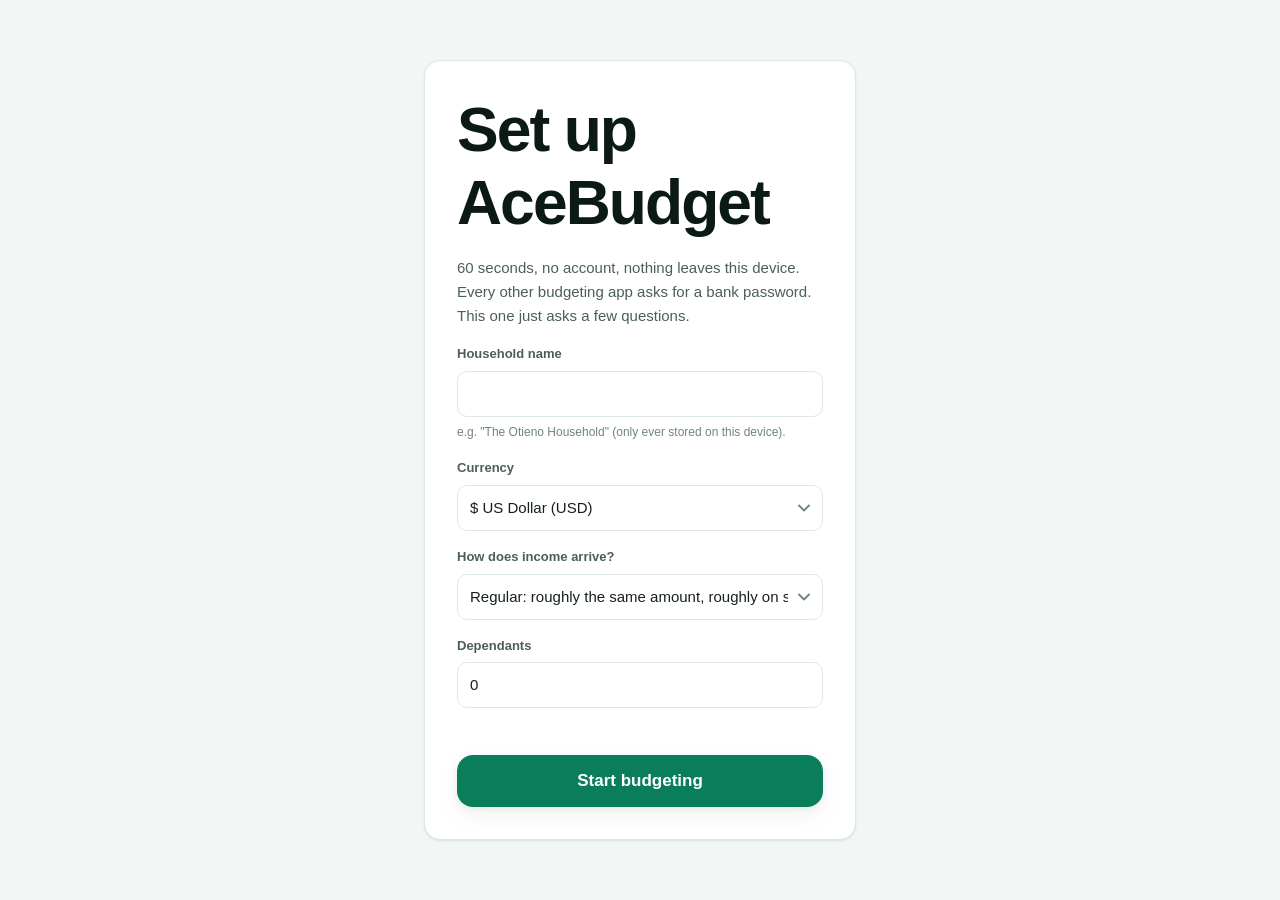
==== index.html @ 1d3ef2c5 "Initial commit: AceBudget, a local-first household budgeting app Vanilla JS PWA (no build step, no d" ====
<!doctype html>
<html lang="en">
<head>
  <meta charset="UTF-8" />
  <meta name="viewport" content="width=device-width, initial-scale=1, viewport-fit=cover" />
  <title>AceBudget: private, local-first household budgeting</title>
  <meta name="description" content="AceBudget is a free, local-first budgeting app. No account, no bank password, no server. Your data never leaves this device." />
  <meta name="theme-color" content="#0a7d5b" />
  <link rel="manifest" href="manifest.json" />
  <link rel="icon" href="data:image/svg+xml,%3Csvg xmlns='http://www.w3.org/2000/svg' viewBox='0 0 64 64'%3E%3Crect width='64' height='64' rx='14' fill='%230a7d5b'/%3E%3Crect x='16' y='34' width='8' height='16' rx='2' fill='%23ffffff'/%3E%3Crect x='28' y='24' width='8' height='26' rx='2' fill='%23ffffff'/%3E%3Crect x='40' y='14' width='8' height='36' rx='2' fill='%23ffffff'/%3E%3C/svg%3E" />
  <link rel="apple-touch-icon" href="assets/icons/icon-192.svg" />
  <link rel="stylesheet" href="assets/css/base.css" />
  <link rel="stylesheet" href="assets/css/app.css" />
</head>
<body>
  <a class="skip-link" href="#main">Skip to content</a>
  <div id="app"><noscript>AceBudget needs JavaScript enabled to run. Your data still never leaves this device once it does.</noscript></div>
  <script type="module" src="src/app.js"></script>
</body>
</html>
---- assets/css/base.css ----
/* ==========================================================================
   AceBudget: design tokens & base layer
   Shared by the marketing site and the application shell.
   No external requests. System font stack for instant first paint.
   ========================================================================== */

:root {
  /* --- brand ------------------------------------------------------------ */
  --brand-50:  #eafaf3;
  --brand-100: #cdf2e2;
  --brand-200: #9ee5c8;
  --brand-300: #63d2a8;
  --brand-400: #2fba89;
  --brand-500: #129c70;
  --brand-600: #0a7d5b;
  --brand-700: #08624a;
  --brand-800: #094e3c;
  --brand-900: #073f32;

  --gold-300: #ffd98a;
  --gold-400: #f8c15c;
  --gold-500: #e9a530;
  --gold-700: #9c6a12;

  --coral-300: #ffb3a7;
  --coral-500: #e5533d;
  --coral-600: #c53d2a;
  --coral-700: #972c1d;

  --violet-400: #8b7ff0;
  --violet-500: #6b5ce0;

  /* --- neutral / surface ------------------------------------------------ */
  --ink:        #0b1a16;
  --ink-2:      #14312a;
  --text:       #16211e;
  --text-soft:  #4b5f59;
  --text-mute:  #71857e;
  --line:       #dde7e3;
  --line-soft:  #eaf1ee;
  --surface:    #ffffff;
  --surface-2:  #f6faf8;
  --surface-3:  #eef5f2;
  --canvas:     #f2f7f5;

  /* --- semantic --------------------------------------------------------- */
  --ok:      var(--brand-600);
  --ok-bg:   var(--brand-50);
  --warn:    var(--gold-700);
  --warn-bg: #fdf4e3;
  --bad:     var(--coral-600);
  --bad-bg:  #fdeeec;
  --info:    var(--violet-500);
  --info-bg: #f0eefc;

  /* --- type ------------------------------------------------------------- */
  --font: -apple-system, BlinkMacSystemFont, "Segoe UI", Roboto, "Helvetica Neue",
          Arial, "Noto Sans", sans-serif, "Apple Color Emoji", "Segoe UI Emoji";
  --font-num: ui-monospace, "SF Mono", "Cascadia Mono", "Segoe UI Mono", Menlo,
              Consolas, monospace;

  --fs-xs:   0.75rem;
  --fs-sm:   0.8125rem;
  --fs-base: 0.9375rem;
  --fs-md:   1.0625rem;
  --fs-lg:   1.25rem;
  --fs-xl:   1.5rem;
  --fs-2xl:  1.9rem;
  --fs-3xl:  2.5rem;
  --fs-4xl:  clamp(2.1rem, 5.2vw, 3.9rem);

  /* --- space / shape ---------------------------------------------------- */
  --sp-1: 4px;  --sp-2: 8px;  --sp-3: 12px; --sp-4: 16px;
  --sp-5: 24px; --sp-6: 32px; --sp-7: 48px; --sp-8: 64px; --sp-9: 96px;

  --r-sm: 6px; --r-md: 10px; --r-lg: 16px; --r-xl: 24px; --r-full: 999px;

  --sh-1: 0 1px 2px rgba(11, 26, 22, .06), 0 1px 3px rgba(11, 26, 22, .04);
  --sh-2: 0 2px 6px rgba(11, 26, 22, .06), 0 8px 24px rgba(11, 26, 22, .06);
  --sh-3: 0 12px 40px rgba(11, 26, 22, .12), 0 2px 8px rgba(11, 26, 22, .06);
  --sh-focus: 0 0 0 3px var(--brand-200);

  --maxw: 1140px;
  --ease: cubic-bezier(.22, .8, .3, 1);
}

/* --- dark theme --------------------------------------------------------- */
:root[data-theme="dark"] {
  --ink:        #e6f2ed;
  --ink-2:      #cfe4dc;
  --text:       #e3efea;
  --text-soft:  #a3bab2;
  --text-mute:  #7e968e;
  --line:       #23372f;
  --line-soft:  #1b2d26;
  --surface:    #10201b;
  --surface-2:  #16281f;
  --surface-3:  #1c332a;
  --canvas:     #0a1611;

  --ok-bg:   #0e2c22;
  --warn-bg: #2d2410;
  --bad-bg:  #2f1713;
  --info-bg: #1d1a35;
  --ok:   var(--brand-300);
  --warn: var(--gold-400);
  --bad:  var(--coral-300);
  --info: var(--violet-400);

  --sh-1: 0 1px 2px rgba(0,0,0,.4);
  --sh-2: 0 2px 6px rgba(0,0,0,.35), 0 8px 24px rgba(0,0,0,.3);
  --sh-3: 0 12px 40px rgba(0,0,0,.5);
  --sh-focus: 0 0 0 3px var(--brand-800);
}

/* --- reset -------------------------------------------------------------- */
*, *::before, *::after { box-sizing: border-box; }
* { margin: 0; }

html { -webkit-text-size-adjust: 100%; scroll-behavior: smooth; }
@media (prefers-reduced-motion: reduce) {
  html { scroll-behavior: auto; }
  *, *::before, *::after {
    animation-duration: .01ms !important; animation-iteration-count: 1 !important;
    transition-duration: .01ms !important;
  }
}

body {
  font-family: var(--font);
  font-size: var(--fs-base);
  line-height: 1.6;
  color: var(--text);
  background: var(--canvas);
  -webkit-font-smoothing: antialiased;
  text-rendering: optimizeLegibility;
  min-height: 100vh;
}

img, svg, video, canvas { display: block; max-width: 100%; height: auto; }
input, button, textarea, select { font: inherit; color: inherit; }
button { cursor: pointer; background: none; border: none; }
a { color: var(--brand-600); text-decoration-thickness: 1px; text-underline-offset: 3px; }
a:hover { color: var(--brand-700); }
:root[data-theme="dark"] a { color: var(--brand-300); }

h1, h2, h3, h4 { line-height: 1.18; letter-spacing: -0.021em; color: var(--ink); font-weight: 700; }
h1 { font-size: var(--fs-4xl); letter-spacing: -0.031em; }
h2 { font-size: var(--fs-3xl); }
h3 { font-size: var(--fs-xl); }
h4 { font-size: var(--fs-md); }
p  { text-wrap: pretty; }
h1, h2, h3 { text-wrap: balance; }

:focus-visible { outline: 2px solid var(--brand-500); outline-offset: 2px; border-radius: var(--r-sm); }

::selection { background: var(--brand-200); color: var(--brand-900); }

/* --- utilities ---------------------------------------------------------- */
.wrap { width: 100%; max-width: var(--maxw); margin-inline: auto; padding-inline: var(--sp-5); }
.stack > * + * { margin-top: var(--sp-4); }
.row { display: flex; align-items: center; gap: var(--sp-3); }
.row-between { display: flex; align-items: center; justify-content: space-between; gap: var(--sp-3); }
.grow { flex: 1 1 auto; min-width: 0; }
.num { font-family: var(--font-num); font-variant-numeric: tabular-nums; letter-spacing: -0.02em; }
.muted { color: var(--text-mute); }
.soft { color: var(--text-soft); }
.center { text-align: center; }
.nowrap { white-space: nowrap; }
.hidden { display: none !important; }

.sr-only {
  position: absolute; width: 1px; height: 1px; padding: 0; margin: -1px;
  overflow: hidden; clip: rect(0 0 0 0); white-space: nowrap; border: 0;
}

.skip-link {
  position: absolute; left: var(--sp-3); top: -60px; z-index: 999;
  background: var(--brand-600); color: #fff; padding: var(--sp-3) var(--sp-4);
  border-radius: var(--r-md); font-weight: 600; text-decoration: none;
  transition: top .18s var(--ease);
}
.skip-link:focus { top: var(--sp-3); color: #fff; }

/* --- buttons ------------------------------------------------------------ */
.btn {
  display: inline-flex; align-items: center; justify-content: center; gap: var(--sp-2);
  padding: 11px 18px; border-radius: var(--r-md); font-weight: 600;
  font-size: var(--fs-base); line-height: 1.2; text-decoration: none;
  border: 1px solid transparent; white-space: nowrap;
  transition: transform .14s var(--ease), box-shadow .18s var(--ease),
              background-color .18s var(--ease), border-color .18s var(--ease);
}
.btn:active { transform: translateY(1px); }
.btn:disabled { opacity: .5; cursor: not-allowed; transform: none; }

.btn-primary { background: var(--brand-600); color: #fff; box-shadow: var(--sh-2); }
.btn-primary:hover { background: var(--brand-700); color: #fff; box-shadow: var(--sh-3); }

.btn-ghost { background: var(--surface); color: var(--ink); border-color: var(--line); }
.btn-ghost:hover { background: var(--surface-2); border-color: var(--brand-300); color: var(--ink); }

.btn-quiet { background: transparent; color: var(--text-soft); padding: 7px 11px; }
.btn-quiet:hover { background: var(--surface-3); color: var(--ink); }

.btn-danger { background: var(--bad-bg); color: var(--bad); border-color: transparent; }
.btn-danger:hover { background: var(--coral-500); color: #fff; }

.btn-lg { padding: 15px 28px; font-size: var(--fs-md); border-radius: var(--r-lg); }
.btn-sm { padding: 7px 12px; font-size: var(--fs-sm); }
.btn-block { width: 100%; }

/* --- surfaces ----------------------------------------------------------- */
.card {
  background: var(--surface); border: 1px solid var(--line);
  border-radius: var(--r-lg); padding: var(--sp-5); box-shadow: var(--sh-1);
}

.pill {
  display: inline-flex; align-items: center; gap: 6px; padding: 4px 11px;
  border-radius: var(--r-full); font-size: var(--fs-xs); font-weight: 650;
  letter-spacing: .01em; background: var(--surface-3); color: var(--text-soft);
}
.pill-ok   { background: var(--ok-bg);   color: var(--ok); }
.pill-warn { background: var(--warn-bg); color: var(--warn); }
.pill-bad  { background: var(--bad-bg);  color: var(--bad); }
.pill-info { background: var(--info-bg); color: var(--info); }

.dot { width: 8px; height: 8px; border-radius: 50%; flex: 0 0 auto; background: currentColor; }

/* --- forms -------------------------------------------------------------- */
.field { display: flex; flex-direction: column; gap: 6px; }
.field > label { font-size: var(--fs-sm); font-weight: 600; color: var(--text-soft); }
.field .hint { font-size: var(--fs-xs); color: var(--text-mute); }

input[type="text"], input[type="number"], input[type="date"], input[type="month"],
input[type="search"], input[type="email"], select, textarea {
  width: 100%; padding: 10px 12px; border: 1px solid var(--line);
  border-radius: var(--r-md); background: var(--surface); color: var(--text);
  transition: border-color .15s var(--ease), box-shadow .15s var(--ease);
}
input:focus, select:focus, textarea:focus {
  outline: none; border-color: var(--brand-400); box-shadow: var(--sh-focus);
}
input::placeholder, textarea::placeholder { color: var(--text-mute); }
select {
  appearance: none;
  background-image: url("data:image/svg+xml,%3Csvg xmlns='http://www.w3.org/2000/svg' width='12' height='8' viewBox='0 0 12 8'%3E%3Cpath d='M1 1.5 6 6.5 11 1.5' stroke='%2371857e' stroke-width='1.8' fill='none' stroke-linecap='round' stroke-linejoin='round'/%3E%3C/svg%3E");
  background-repeat: no-repeat; background-position: right 12px center; padding-right: 34px;
}

/* --- tables ------------------------------------------------------------- */
.table-scroll { overflow-x: auto; -webkit-overflow-scrolling: touch; }
table.data { width: 100%; border-collapse: collapse; font-size: var(--fs-sm); }
table.data th, table.data td { padding: 10px 12px; text-align: left; border-bottom: 1px solid var(--line-soft); }
table.data th {
  font-size: var(--fs-xs); text-transform: uppercase; letter-spacing: .05em;
  color: var(--text-mute); font-weight: 700; white-space: nowrap;
}
table.data td.r, table.data th.r { text-align: right; }
table.data tbody tr:hover { background: var(--surface-2); }

/* --- motion ------------------------------------------------------------- */
@keyframes rise { from { opacity: 0; transform: translateY(14px); } to { opacity: 1; transform: none; } }
.rise { animation: rise .5s var(--ease) both; }

@keyframes fade { from { opacity: 0; } to { opacity: 1; } }
.fade { animation: fade .3s var(--ease) both; }
---- assets/css/app.css ----
/* ==========================================================================
   AceBudget: app shell layout.
   Loaded after base.css. Reuses its tokens/components only: no new colors,
   no new button styles. Sidebar nav collapses to a bottom tab bar < 720px.
   ========================================================================== */

/* --- small utilities not in base.css --- */
.hook-caption {
  color: var(--brand-600);
  font-weight: 600;
  font-size: var(--fs-sm);
  margin-top: -4px;
}
:root[data-theme="dark"] .hook-caption { color: var(--brand-300); }
.fs-xs { font-size: var(--fs-xs); }
.fs-sm { font-size: var(--fs-sm); }
.fs-lg { font-size: var(--fs-lg); }
.text-bad { color: var(--bad); }
.field-error { color: var(--bad); font-size: var(--fs-xs); min-height: 1.2em; }
.plain-list { list-style: none; }
.plain-list li { padding: var(--sp-2) 0; border-bottom: 1px solid var(--line-soft); }
.plain-list li:last-child { border-bottom: none; }

/* --- app shell --- */
.app-shell {
  display: grid;
  grid-template-columns: 240px 1fr;
  grid-template-rows: auto 1fr;
  grid-template-areas: "topbar topbar" "nav main";
  min-height: 100vh;
}

.app-topbar {
  grid-area: topbar;
  display: flex; align-items: center; justify-content: space-between;
  padding: var(--sp-3) var(--sp-5);
  background: var(--surface); border-bottom: 1px solid var(--line);
  position: sticky; top: 0; z-index: 20;
}
.brand-mark { font-size: 1.2em; }

.app-nav {
  grid-area: nav;
  display: flex; flex-direction: column; gap: 2px;
  padding: var(--sp-4) var(--sp-3);
  background: var(--surface-2); border-right: 1px solid var(--line);
  align-self: stretch;
}
.nav-link {
  display: flex; align-items: center; gap: var(--sp-3);
  padding: 10px 12px; border-radius: var(--r-md);
  color: var(--text-soft); text-decoration: none; font-weight: 600; font-size: var(--fs-sm);
  transition: background-color .15s var(--ease), color .15s var(--ease);
}
.nav-link:hover { background: var(--surface-3); color: var(--ink); }
.nav-link-active { background: var(--ok-bg); color: var(--ok); }
.nav-icon { font-size: 1.1em; width: 1.4em; text-align: center; }

.app-main { grid-area: main; padding: var(--sp-5); min-width: 0; }
.app-content { max-width: var(--maxw); }

@media (max-width: 720px) {
  .app-shell { grid-template-columns: 1fr; grid-template-areas: "topbar" "main" "nav"; }
  .app-nav {
    flex-direction: row; justify-content: space-between; overflow-x: auto;
    border-right: none; border-top: 1px solid var(--line);
    position: sticky; bottom: 0; padding: var(--sp-2);
  }
  .nav-link { flex-direction: column; gap: 2px; padding: 6px 8px; font-size: var(--fs-xs); white-space: nowrap; }
  .app-main { padding: var(--sp-3); padding-bottom: var(--sp-8); }
}

/* --- onboarding --- */
.onboard-screen { min-height: 100vh; display: flex; align-items: center; background: var(--canvas); padding: var(--sp-5) 0; }
.onboard-wrap { max-width: 480px; }
.onboard-form { padding: var(--sp-6); }

/* --- dashboard grid --- */
.grid { display: grid; gap: var(--sp-4); }
.dashboard-grid { grid-template-columns: repeat(auto-fit, minmax(280px, 1fr)); align-items: start; }
.runway-card { grid-column: span 1; }
.runway-number { font-size: var(--fs-4xl); font-weight: 800; letter-spacing: -0.02em; color: var(--ink); line-height: 1; margin-top: var(--sp-2); }
.spark { line-height: 0; }
.legend { list-style: none; display: flex; flex-direction: column; gap: 6px; font-size: var(--fs-sm); }
.legend li { display: flex; align-items: center; gap: 8px; }
.legend .dot { border-radius: 50%; }

/* --- dashboard layout (hero / charts / cards rows) --- */
.dashboard-stack > * + * { margin-top: var(--sp-4); }
.dashboard-hero { grid-template-columns: 1.15fr 1fr; align-items: stretch; }
.dashboard-charts { grid-template-columns: 1.6fr 1fr; align-items: stretch; }
.dashboard-cards { grid-template-columns: repeat(auto-fit, minmax(230px, 1fr)); align-items: start; }
@media (max-width: 900px) {
  .dashboard-hero, .dashboard-charts { grid-template-columns: 1fr; }
}
.dashboard-stack .card { transition: box-shadow .2s var(--ease), transform .2s var(--ease); }
.dashboard-stack .card:hover { box-shadow: var(--sh-2); transform: translateY(-2px); }

/* --- runway gauge --- */
.gauge-host { display: flex; justify-content: center; padding: var(--sp-2) 0; }
.gauge { position: relative; display: flex; justify-content: center; width: 100%; }
.gauge-svg { display: block; width: 100%; max-width: 240px; height: auto; }
.gauge-center {
  position: absolute; top: 58%; left: 50%; transform: translate(-50%, -50%);
  text-align: center; pointer-events: none;
}
.gauge-number { font-size: var(--fs-4xl); font-weight: 800; letter-spacing: -0.02em; color: var(--ink); line-height: 1; }
.gauge-caption { margin-top: 2px; }

/* --- month-over-month comparison --- */
.compare-grid { grid-template-columns: repeat(auto-fit, minmax(130px, 1fr)); gap: var(--sp-4) var(--sp-3); margin-top: var(--sp-3); }
.compare-stat { display: flex; flex-direction: column; gap: 4px; min-width: 0; }
.compare-stat .row { flex-wrap: wrap; row-gap: 4px; }
.compare-stat .num { white-space: nowrap; }
.delta { font-size: var(--fs-xs); font-weight: 700; padding: 2px 7px; border-radius: var(--r-full); white-space: nowrap; }
.delta-good { background: var(--ok-bg); color: var(--ok); }
.delta-bad  { background: var(--bad-bg); color: var(--bad); }
.delta-flat { background: var(--surface-3); color: var(--text-mute); }

/* --- interactive charts (ui/render.js interactiveLineChart / interactiveDonut) --- */
.chart-scroll { overflow-x: auto; -webkit-overflow-scrolling: touch; }
.flow-chart-wrap { position: relative; }
.flow-chart { display: block; width: 100%; }
.chart-dot { transition: r .15s var(--ease); }
.chart-dot-active { stroke: var(--surface); stroke-width: 1.5; }
.chart-tooltip {
  position: absolute; transform: translate(-50%, -100%);
  background: var(--ink); color: var(--surface); padding: 6px 10px;
  border-radius: var(--r-md); font-size: var(--fs-xs); line-height: 1.5;
  box-shadow: var(--sh-2); pointer-events: none; white-space: nowrap;
  opacity: 0; transition: opacity .15s var(--ease); z-index: 10;
}
:root[data-theme="dark"] .chart-tooltip { background: var(--surface-3); color: var(--text); border: 1px solid var(--line); }

.legend-swatch { display: inline-block; width: 10px; height: 10px; border-radius: 3px; }
.legend-item { cursor: pointer; border-radius: var(--r-sm); padding: 3px 4px; transition: background-color .15s var(--ease); }
.legend-item:hover, .legend-item:focus-visible { background: var(--surface-3); }

.donut-row { align-items: center; gap: var(--sp-5); flex-wrap: wrap; }
.donut-host { flex: 0 0 auto; }
.donut-seg { cursor: pointer; transition: stroke-width .18s var(--ease), opacity .18s var(--ease); }

.breakdown-list { max-height: 220px; overflow-y: auto; }
.breakdown-row { transition: background-color .6s var(--ease); border-radius: var(--r-sm); padding: var(--sp-2) var(--sp-1); }
.breakdown-row-flash { background: var(--ok-bg); }

/* --- forms --- */
.form-row { display: grid; grid-template-columns: repeat(auto-fit, minmax(160px, 1fr)); gap: var(--sp-3); }
.month-nav { justify-content: flex-end; }

/* --- progress bars (used by ui/render.js barRow) --- */
.bar-row { display: flex; flex-direction: column; gap: 4px; font-size: var(--fs-sm); }
.bar-track { height: 8px; border-radius: var(--r-full); background: var(--surface-3); overflow: hidden; }
.bar-fill { height: 100%; border-radius: var(--r-full); transition: width .3s var(--ease); }
.budget-row { align-items: center; gap: var(--sp-4); }
.budget-row input[type="number"] { width: 110px; }

/* --- coach insights --- */
.insight { padding: var(--sp-3) 0; }
.insight-critical { border-left: 3px solid var(--bad); padding-left: var(--sp-4); }
.insight-warning { border-left: 3px solid var(--warn); padding-left: var(--sp-4); }
.insight-opportunity { border-left: 3px solid var(--info); padding-left: var(--sp-4); }
.insight-positive { border-left: 3px solid var(--ok); padding-left: var(--sp-4); }
.qa-log { max-height: 480px; overflow-y: auto; }

/* --- goal cards --- */
.goal-card { display: flex; flex-direction: column; gap: var(--sp-3); }

/* --- toasts --- */
.toast-stack {
  position: fixed; right: var(--sp-4); bottom: var(--sp-4); z-index: 999;
  display: flex; flex-direction: column; gap: var(--sp-2); max-width: 320px;
}
.toast {
  padding: 12px 16px; border-radius: var(--r-md); background: var(--ink); color: var(--surface);
  box-shadow: var(--sh-3); font-size: var(--fs-sm); cursor: pointer;
  opacity: 0; transform: translateY(8px); transition: opacity .22s var(--ease), transform .22s var(--ease);
}
.toast-in { opacity: 1; transform: none; }
.toast-ok { background: var(--brand-700); }
.toast-warn { background: var(--gold-700); color: #fff; }
.toast-bad { background: var(--coral-700); }
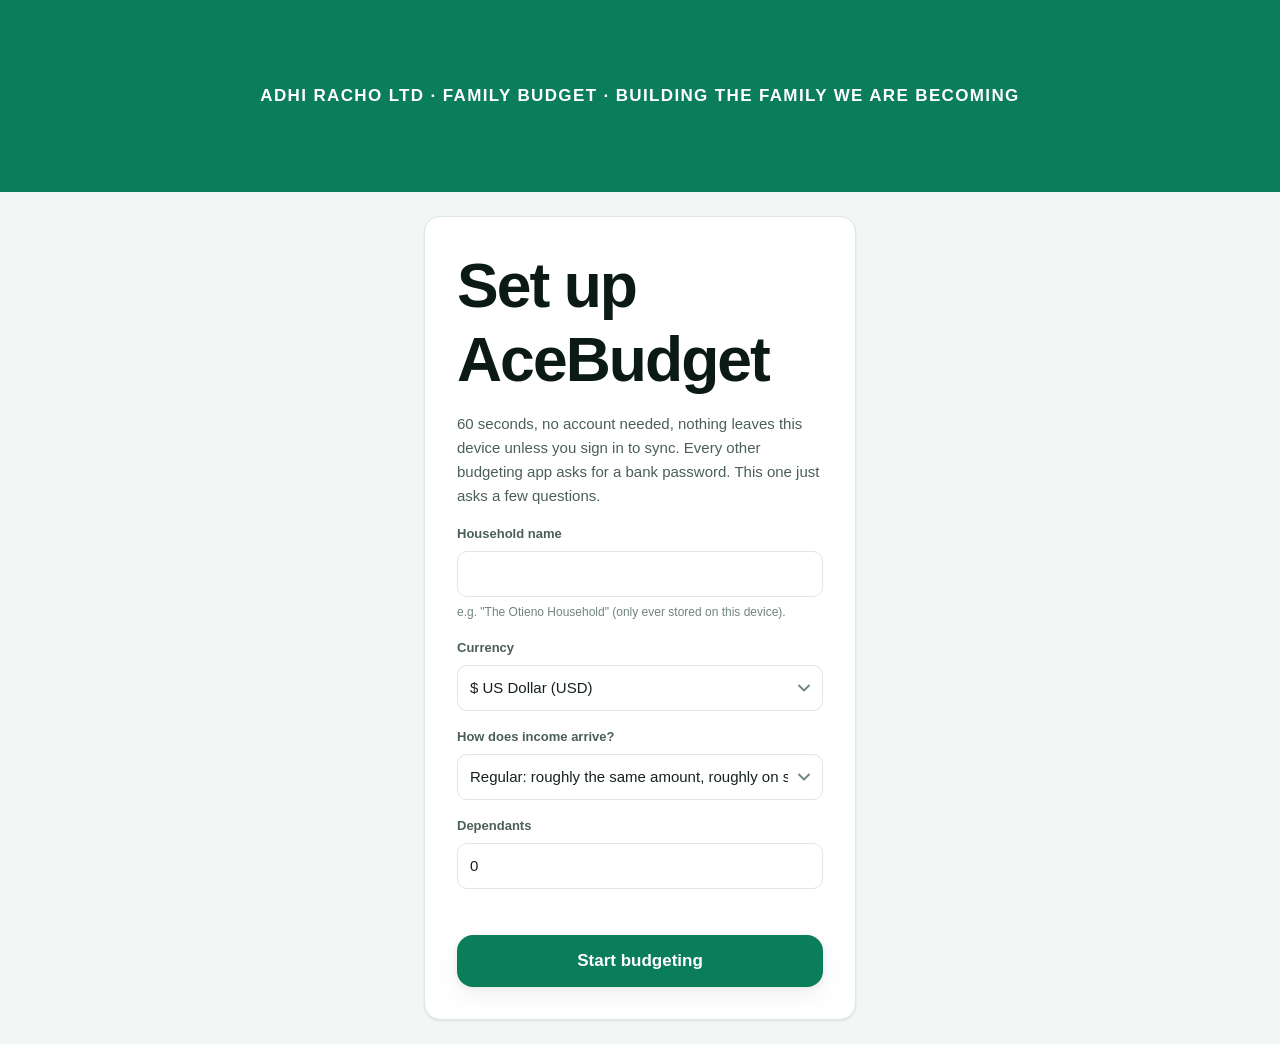
==== commit 129d502a: "Add optional accounts and Supabase sync to both versions Both apps stay local-first and fully usable" ====
--- a/index.html
+++ b/index.html
@@ -4,7 +4,7 @@
   <meta charset="UTF-8" />
   <meta name="viewport" content="width=device-width, initial-scale=1, viewport-fit=cover" />
   <title>AceBudget: private, local-first household budgeting</title>
-  <meta name="description" content="AceBudget is a free, local-first budgeting app. No account, no bank password, no server. Your data never leaves this device." />
+  <meta name="description" content="AceBudget is a free, local-first budgeting app. No bank password, ever. Your budget lives on your device and only syncs if you choose to create an account." />
   <meta name="theme-color" content="#0a7d5b" />
   <link rel="manifest" href="manifest.json" />
   <link rel="icon" href="data:image/svg+xml,%3Csvg xmlns='http://www.w3.org/2000/svg' viewBox='0 0 64 64'%3E%3Crect width='64' height='64' rx='14' fill='%230a7d5b'/%3E%3Crect x='16' y='34' width='8' height='16' rx='2' fill='%23ffffff'/%3E%3Crect x='28' y='24' width='8' height='26' rx='2' fill='%23ffffff'/%3E%3Crect x='40' y='14' width='8' height='36' rx='2' fill='%23ffffff'/%3E%3C/svg%3E" />
@@ -14,7 +14,7 @@
 </head>
 <body>
   <a class="skip-link" href="#main">Skip to content</a>
-  <div id="app"><noscript>AceBudget needs JavaScript enabled to run. Your data still never leaves this device once it does.</noscript></div>
+  <div id="app"><noscript>AceBudget needs JavaScript enabled to run. Your budget still stays on this device unless you sign in to sync it.</noscript></div>
   <script type="module" src="src/app.js"></script>
 </body>
 </html>
--- a/assets/css/app.css
+++ b/assets/css/app.css
@@ -71,9 +71,33 @@
 }
 
 /* --- onboarding --- */
-.onboard-screen { min-height: 100vh; display: flex; align-items: center; background: var(--canvas); padding: var(--sp-5) 0; }
+.onboard-screen { min-height: 100vh; display: flex; flex-direction: column; background: var(--canvas); }
+.onboard-body { flex: 1 1 auto; display: flex; align-items: center; padding: var(--sp-5) 0; }
 .onboard-wrap { max-width: 480px; }
 .onboard-form { padding: var(--sp-6); }
+
+/* Brand band across the top of the welcome and lock screens. 192px tall
+   (about 2in at 96dpi) at every width, with the text centred on both axes.
+   On narrow screens the text wraps to two or three lines and still sits
+   inside the 192px band, so the height stays constant. */
+.brand-banner {
+  min-height: 192px;
+  display: flex;
+  align-items: center;
+  justify-content: center;
+  padding: var(--sp-6) var(--sp-5);
+  background: var(--brand-600);
+  color: #fff;
+  text-align: center;
+}
+.brand-banner-text {
+  max-width: var(--maxw);
+  font-size: var(--fs-md);
+  font-weight: 700;
+  line-height: 1.6;
+  letter-spacing: 0.08em;
+  text-transform: uppercase;
+}
 
 /* --- dashboard grid --- */
 .grid { display: grid; gap: var(--sp-4); }
@@ -146,6 +170,16 @@
 
 /* --- forms --- */
 .form-row { display: grid; grid-template-columns: repeat(auto-fit, minmax(160px, 1fr)); gap: var(--sp-3); }
+/* Labels vary in length ("Target" vs "Planned monthly contribution") and wrap
+   to different line counts. Reserving a fixed two-line height, with the label
+   text bottom-aligned inside it, keeps every input in the row on the same
+   line regardless of how its own label wraps. */
+.form-row .field > label {
+  min-height: calc(var(--fs-sm) * 1.4 * 2);
+  line-height: 1.4;
+  display: flex;
+  align-items: flex-end;
+}
 .month-nav { justify-content: flex-end; }
 
 /* --- progress bars (used by ui/render.js barRow) --- */
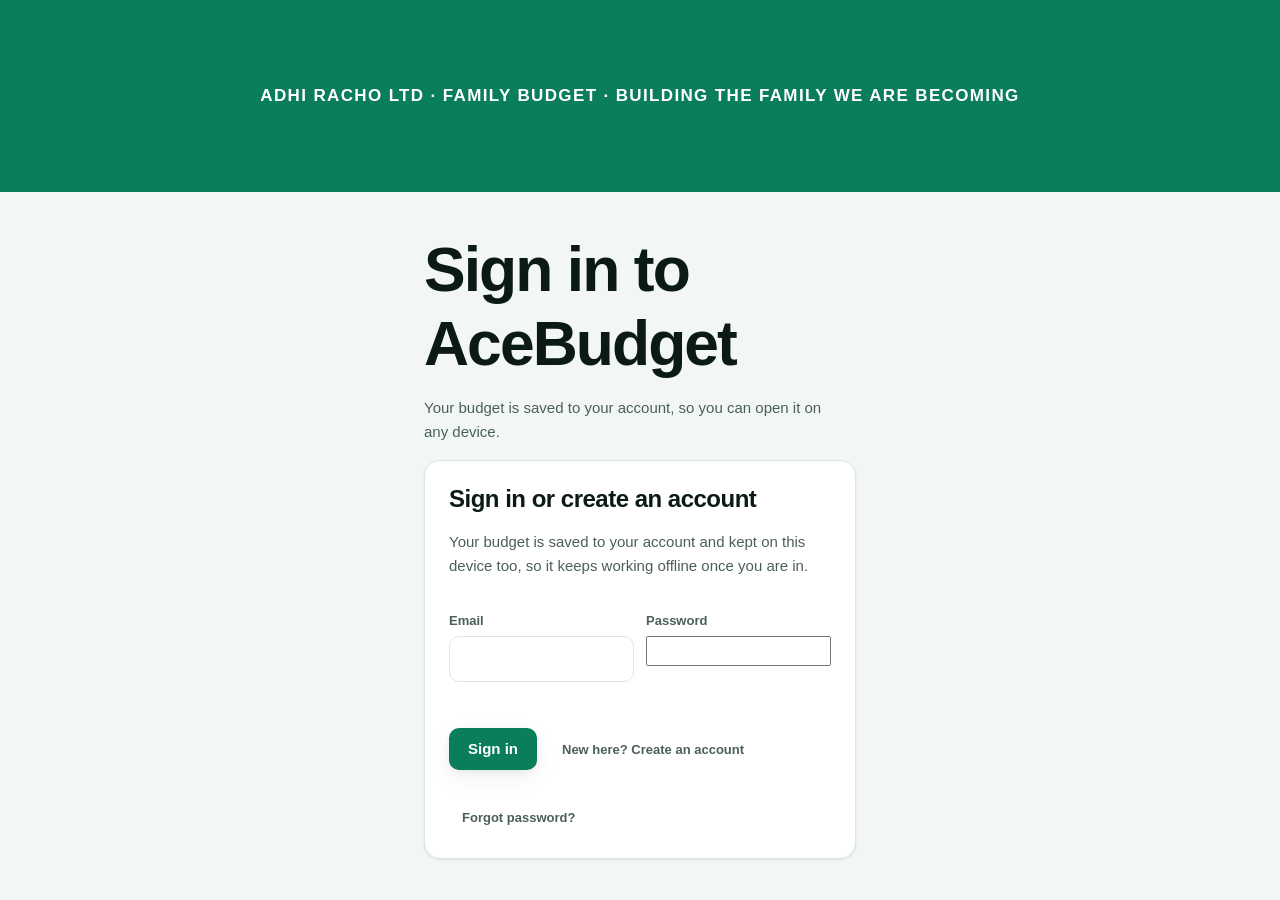
==== commit 3b0c2721: "Require sign-in on both the full app and the free sample Both apps now show a sign-in gate before an" ====
--- a/index.html
+++ b/index.html
@@ -4,7 +4,7 @@
   <meta charset="UTF-8" />
   <meta name="viewport" content="width=device-width, initial-scale=1, viewport-fit=cover" />
   <title>AceBudget: private, local-first household budgeting</title>
-  <meta name="description" content="AceBudget is a free, local-first budgeting app. No bank password, ever. Your budget lives on your device and only syncs if you choose to create an account." />
+  <meta name="description" content="AceBudget is a free budgeting app for households. No bank password, ever. Sign in with a free account and your budget is saved to your device and your account, so it works offline and follows you between devices." />
   <meta name="theme-color" content="#0a7d5b" />
   <link rel="manifest" href="manifest.json" />
   <link rel="icon" href="data:image/svg+xml,%3Csvg xmlns='http://www.w3.org/2000/svg' viewBox='0 0 64 64'%3E%3Crect width='64' height='64' rx='14' fill='%230a7d5b'/%3E%3Crect x='16' y='34' width='8' height='16' rx='2' fill='%23ffffff'/%3E%3Crect x='28' y='24' width='8' height='26' rx='2' fill='%23ffffff'/%3E%3Crect x='40' y='14' width='8' height='36' rx='2' fill='%23ffffff'/%3E%3C/svg%3E" />
@@ -14,7 +14,7 @@
 </head>
 <body>
   <a class="skip-link" href="#main">Skip to content</a>
-  <div id="app"><noscript>AceBudget needs JavaScript enabled to run. Your budget still stays on this device unless you sign in to sync it.</noscript></div>
+  <div id="app"><noscript>AceBudget needs JavaScript enabled to run. Your budget is kept on this device as well as your account, so it keeps working offline.</noscript></div>
   <script type="module" src="src/app.js"></script>
 </body>
 </html>
